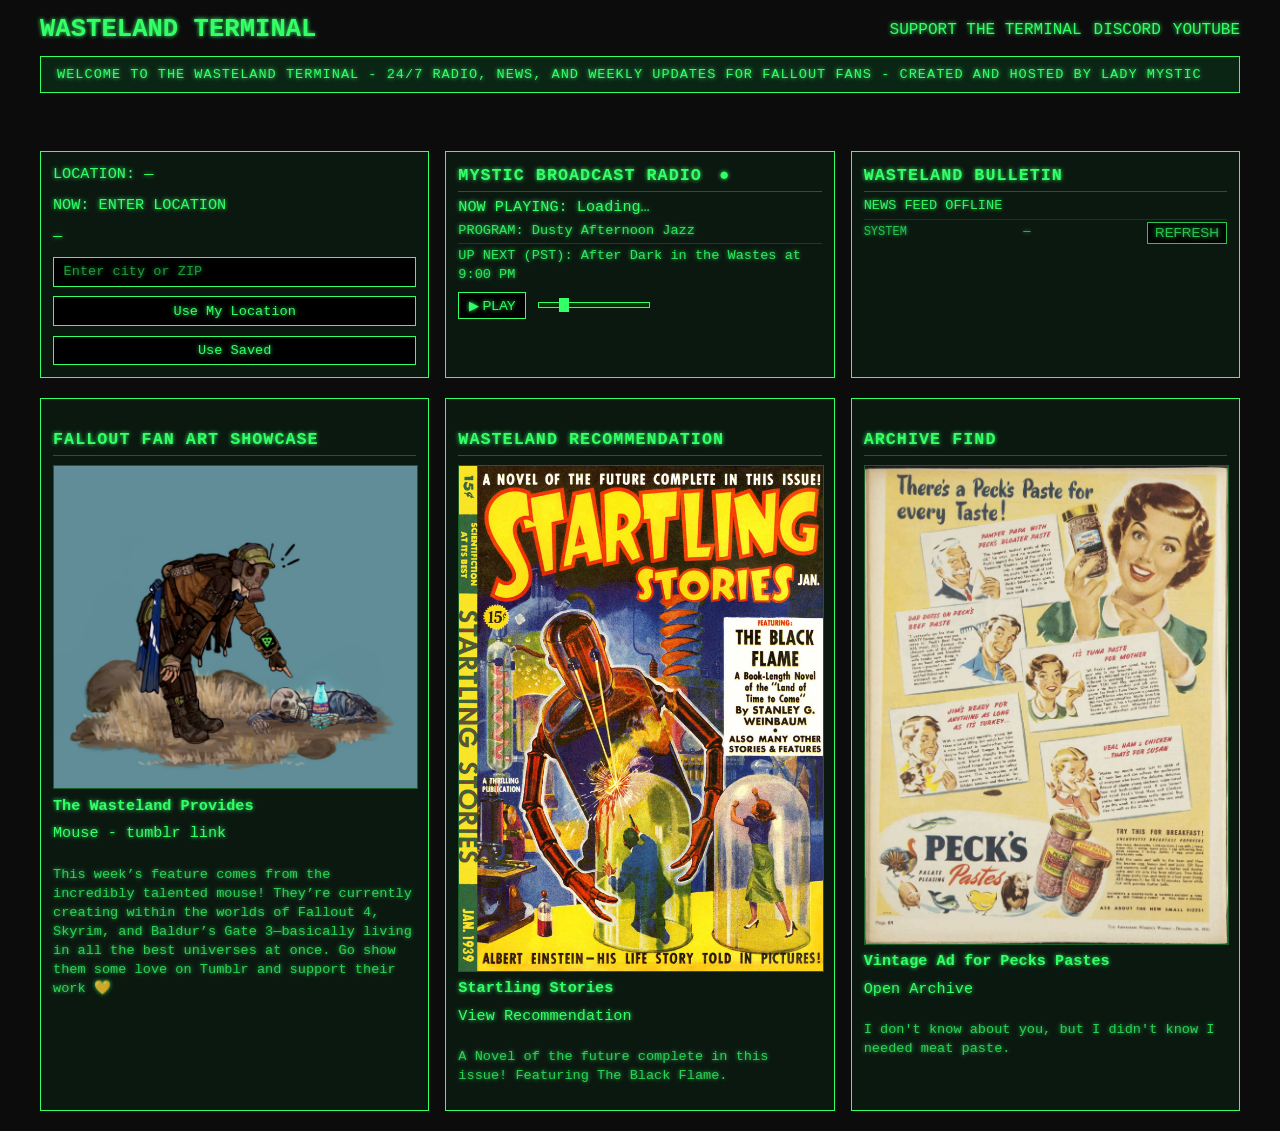
==== index.html @ 8a5cb49f "Update index.html" ====
<!DOCTYPE html>
<html lang="en">
<head>
  <meta charset="UTF-8">
  <meta name="viewport" content="width=device-width, initial-scale=1.0">
  <title>Wasteland Terminal</title>

  <link rel="stylesheet" href="css/theme.css">
  <link rel="stylesheet" href="css/layout.css">
  <link rel="stylesheet" href="css/grid.css">
</head>

<body>

  <header id="header">
  <div id="header-row">
    <h1>WASTELAND TERMINAL</h1>

    <nav id="top-links">
      <a href="https://www.patreon.com/c/wastelandterminal/membership" target="_blank">SUPPORT THE TERMINAL</a>
      <a href="https://discord.gg/Hngrkw7EZF" target="_blank">DISCORD</a>
      <a href="https://www.youtube.com/@TheMysticBroadcast" target="_blank">YOUTUBE</a>
    </nav>
  </div>

  <div id="announcement-bar"></div>
    <div id="supporter-ticker">
  <div id="supporter-ticker-inner"></div>
</div>

</header>


  <!-- Row 1: Live Systems -->
  <section id="live-systems" class="grid-3">
    <div id="weather" class="panel">
  <div id="wx-location">LOCATION: —</div>
  <div id="wx-now">NOW: —</div>
  <div id="wx-meta">—</div>

  <input id="wx-input" type="text" placeholder="Enter city or ZIP">
  <button id="wx-use-loc">Use My Location</button>
  <button id="wx-use-saved">Use Saved</button>
</div>

    <div id="radio" class="panel">
  <div id="radio-title">
    MYSTIC BROADCAST RADIO <span id="on-air">●</span>
  </div>

  <div id="radio-now">
    NOW PLAYING:
    <span class="cc_streaminfo" data-type="song" data-username="themysti">Loading…</span>
  </div>

  <div id="radio-block">
    PROGRAM:
    <span class="cc_streaminfo" data-type="trackplaylist" data-username="themysti"></span>
  </div>
      <div id="radio-upnext">
  UP NEXT (PST): <span id="radio-upnext-name">—</span> at <span id="radio-upnext-time">—</span>
</div>

  <!-- Custom radio controls -->
  <div id="radio-controls">
    <button id="radio-toggle">▶ PLAY</button>
    <input id="radio-volume" type="range" min="0" max="1" step="0.01" value="0.2">
  </div>

  <!-- Hidden native audio element -->
  <audio id="radio-player" preload="none">
    <source src="https://radio.shoutcheap.com/proxy/themysti/stream" type="audio/mpeg">
  </audio>
</div>



   <div id="news" class="panel">
  <div id="news-title">WASTELAND BULLETIN</div>

  <ul id="newsList"></ul>

  <div id="news-meta">
    <span id="newsSource">—</span>
    <span id="newsUpdated">—</span>
    <button id="newsRefresh">REFRESH</button>
  </div>
</div>
</section>   <!-- CLOSE live-systems -->
<section id="weekly-features" class="grid-3">


  <div id="fan-art" class="panel weekly-panel">
    <h3 class="panel-title">FALLOUT FAN ART SHOWCASE</h3>
    <img id="fanArtImage" class="weekly-image" />
    <div id="fanArtTitle" class="weekly-title"></div>
    <a id="fanArtLink" class="weekly-link" target="_blank" rel="noopener noreferrer"></a>
    <p id="fanArtCaption" class="weekly-caption"></p>
  </div>

  <div id="mystic-rec" class="panel weekly-panel">
    <h3 class="panel-title">WASTELAND RECOMMENDATION</h3>
    <img id="recImage" class="weekly-image" />
    <div id="recTitle" class="weekly-title"></div>
    <a id="recLink" class="weekly-link" target="_blank" rel="noopener noreferrer"></a>
    <p id="recCaption" class="weekly-caption"></p>
  </div>

  <div id="archive-find" class="panel weekly-panel">
    <h3 class="panel-title">ARCHIVE FIND</h3>
    <img id="archiveImage" class="weekly-image" />
    <div id="archiveTitle" class="weekly-title"></div>
    <a id="archiveLink" class="weekly-link" target="_blank" rel="noopener noreferrer"></a>
    <p id="archiveCaption" class="weekly-caption"></p>
  </div>

</section>





  <script src="js/utils.js" defer></script>
  <script src="js/main.js" defer></script>
  <script src="https://radio.shoutcheap.com/system/streaminfo.js"></script>
  <script src="/js/main.js" defer></script>



</body>
</html>
---- css/theme.css ----
/* ============================================================
   FALLOUT TERMINAL THEME — UNIFIED TYPOGRAPHY + VISUAL SYSTEM
   ============================================================ */

:root {
  --font-xs: 0.75rem;
  --font-sm: 0.85rem;
  --font-md: 0.95rem;
  --font-lg: 1.05rem;
  --font-xl: 1.2rem;

  --gap-tight: 0.2rem;
  --gap-normal: 0.4rem;
  --gap-loose: 0.6rem;

  --green: #33ff66;
  --glow: 0 0 4px #33ff66;
  --border: 1px solid #33ff66;
  --bg-panel: rgba(0, 255, 100, 0.05);
  --bg-accent: rgba(0, 255, 100, 0.1);
}

/* GLOBAL BASE ------------------------------------------------ */

body {
  background-color: #0c0c0c;
  color: var(--green);
  font-family: "Courier New", monospace;
  text-shadow: var(--glow);
  line-height: 1.4;
}

a {
  color: var(--green);
  text-decoration: none;
}
a:hover {
  text-decoration: underline;
}

/* UNIVERSAL PANEL SYSTEM ------------------------------------- */

.panel {
  background-color: var(--bg-panel);
  border: var(--border);
  padding: 0.75rem;
  display: flex;
  flex-direction: column;
  gap: var(--gap-normal);
  font-size: var(--font-md);
}

/* UNIVERSAL PANEL TITLES ------------------------------------- */

.panel-title,
#radio-title,
#news-title {
  font-size: var(--font-lg);
  font-weight: bold;
  letter-spacing: 1px;
  border-bottom: 1px solid rgba(51,255,102,0.3);
  padding-bottom: 0.2rem;
  margin-bottom: 0.2rem;
}

/* ANNOUNCEMENT BAR ------------------------------------------- */

#announcement-bar {
  background-color: var(--bg-accent);
  border: var(--border);
  padding: 0.5rem 1rem;
  margin-bottom: 1rem;
  font-size: var(--font-sm);
  text-transform: uppercase;
  letter-spacing: 1px;
}

/* WEATHER ----------------------------------------------------- */

#weather {
  display: flex;
  flex-direction: column;
  gap: var(--gap-loose);
}

#weather input,
#weather button {
  background-color: #000;
  border: var(--border);
  color: var(--green);
  padding: 0.4rem 0.6rem;
  font-family: "Courier New", monospace;
  font-size: var(--font-sm);
  text-shadow: var(--glow);
}

#weather input::placeholder {
  color: var(--green);
  opacity: 0.6;
}

#weather button {
  cursor: pointer;
}
#weather button:hover {
  background-color: rgba(0, 255, 100, 0.15);
}

/* RADIO ------------------------------------------------------- */

#radio {
  display: flex;
  flex-direction: column;
  gap: var(--gap-tight);
}

#radio-title {
  font-size: var(--font-lg);
}

#on-air {
  margin-left: 6px;
  animation: blink 1.2s infinite;
}

@keyframes blink {
  0%, 60% { opacity: 1; }
  61%, 100% { opacity: 0.2; }
}

#radio-now {
  font-size: var(--font-md);
  line-height: 1.25;
}

#radio-block,
#radio-upnext {
  font-size: var(--font-sm);
  opacity: 0.9;
}

#radio-upnext {
  border-top: 1px solid rgba(51,255,102,0.2);
  padding-top: 0.15rem;
}

#radio-controls {
  display: flex;
  align-items: center;
  gap: 0.6rem;
  margin-top: 0.3rem;
}

#radio-toggle {
  background: #000;
  border: var(--border);
  color: var(--green);
  padding: 0.3rem 0.6rem;
  cursor: pointer;
  text-shadow: var(--glow);
}
#radio-toggle:hover {
  background: rgba(0,255,100,0.15);
}

#radio-volume {
  -webkit-appearance: none;
  width: 110px;
  height: 4px;
  background: #003300;
  border: var(--border);
  cursor: pointer;
}
#radio-volume::-webkit-slider-thumb {
  -webkit-appearance: none;
  width: 10px;
  height: 14px;
  background: var(--green);
}

#radio-player {
  display: none;
}

/* NEWS -------------------------------------------------------- */

#news {
  display: flex;
  flex-direction: column;
  gap: var(--gap-tight);
}

#newsList {
  list-style: none;
  padding: 0;
  margin: 0;
  display: flex;
  flex-direction: column;
  gap: 0.1rem;
}

#newsList li {
  font-size: var(--font-sm);
  line-height: 1.25;
  white-space: normal;
  word-break: break-word;
  opacity: 0.95;
}

#news-meta {
  display: flex;
  justify-content: space-between;
  align-items: center;
  border-top: 1px solid rgba(51,255,102,0.2);
  padding-top: 0.15rem;
  font-size: var(--font-xs);
  opacity: 0.75;
}

#newsRefresh {
  background: #000;
  border: var(--border);
  color: var(--green);
  padding: 0.15rem 0.45rem;
  cursor: pointer;
  text-shadow: var(--glow);
}
#newsRefresh:hover {
  background: rgba(0,255,100,0.15);
}

/* WEEKLY FEATURES -------------------------------------------- */

.weekly-panel {
  display: flex;
  flex-direction: column;
  gap: var(--gap-normal);
}

.weekly-image {
  width: 100%;
  height: auto;
  border: 1px solid rgba(51,255,102,0.3);
}

.weekly-title {
  font-size: var(--font-md);
  font-weight: bold;
}

.weekly-caption {
  font-size: var(--font-sm);
  opacity: 0.8;
}

/* MOBILE -------------------------------------------- */

@media (max-width: 420px) {

  /* Pip-Boy compact mode */
  body {
    padding: 0.5rem;
  }

  #header-row {
    flex-direction: column;
    align-items: flex-start;
    gap: 0.25rem;
  }

  #top-links {
    flex-wrap: wrap;
    gap: 0.35rem;
  }

  .panel {
    padding: 0.5rem;
    font-size: 0.85rem;
    gap: 0.25rem;
  }

  .panel-title,
  #radio-title,
  #news-title {
    font-size: 0.95rem;
  }

  #announcement-bar {
    padding: 0.35rem 0.5rem;
    font-size: 0.75rem;
  }

  .weekly-image {
    border-radius: 2px;
  }
}

#SCROLLING TICKER
#supporter-ticker {
  overflow: hidden;
  white-space: nowrap;
  border-top: 1px solid var(--green);
  border-bottom: 1px solid var(--green);
  padding: 0.4rem 0;
  margin-bottom: 1rem;
}

#supporter-ticker-inner {
  display: inline-block;
  padding-left: 100%;
  animation: ticker-scroll 25s linear infinite;
  font-size: var(--font-sm);
  opacity: 0.9;
}

@keyframes ticker-scroll {
  from { transform: translateX(0); }
  to { transform: translateX(-100%); }
}
---- css/layout.css ----
/* Page container */
body {
  margin: 0.75rem auto;
  max-width: 1200px;
  padding: 0 1rem;
}

/* ============================
   HEADER LAYOUT (NEW STRUCTURE)
   ============================ */

/* Header wrapper */
#header {
  display: flex;
  flex-direction: column;
  gap: 0.5rem;              /* space between header-row and announcement bar */
  margin-bottom: 0.75rem;   /* space before live-systems */
}

/* Top row: title on left, buttons on right */
#header-row {
  display: flex;
  justify-content: space-between;
  align-items: center;
}

/* Title */
#header-row h1 {
  margin: 0;
  font-size: 1.6rem;        /* slightly larger for hierarchy */
}

/* Buttons row */
#top-links {
  display: flex;
  gap: 0.75rem;             /* spacing between SUPPORT / DISCORD / YOUTUBE */
}

/* Subnav (if used later) */
#subnav {
  display: flex;
  gap: 0.75rem;
}

/* ============================
   SECTION SPACING
   ============================ */

section {
  margin-bottom: 1.25rem;
}

#live-systems,
#weekly-features {
  margin-top: 0.75rem;
}

/* ============================
   MOBILE
   ============================ */

@media (max-width: 800px) {

  /* Header stacks cleanly */
  #header-row {
    flex-direction: column;
    align-items: flex-start;
    gap: 0.35rem;
  }

  /* Buttons wrap nicely */
  #top-links {
    flex-wrap: wrap;
    gap: 0.5rem;
  }

  /* Grid becomes single column with tighter spacing */
  .grid-3 {
    grid-template-columns: 1fr;
    gap: 0.75rem;
  }

  /* Reduce section spacing */
  section {
    margin-bottom: 1rem;
  }

  #live-systems,
  #weekly-features {
    margin-top: 0.5rem;
  }
}
---- css/grid.css ----
.grid-3 {
  display: grid;
  grid-template-columns: repeat(3, 1fr);
  gap: 1rem; /* was 1.5rem */
}

.panel {
  padding: 0.75rem;
  border: 1px solid #33ff66;
  min-height: unset; /* remove forced height */
}
#weekly-features .grid-3 {
  display: grid;
  grid-template-columns: repeat(3, 1fr);
  gap: 1rem;
}
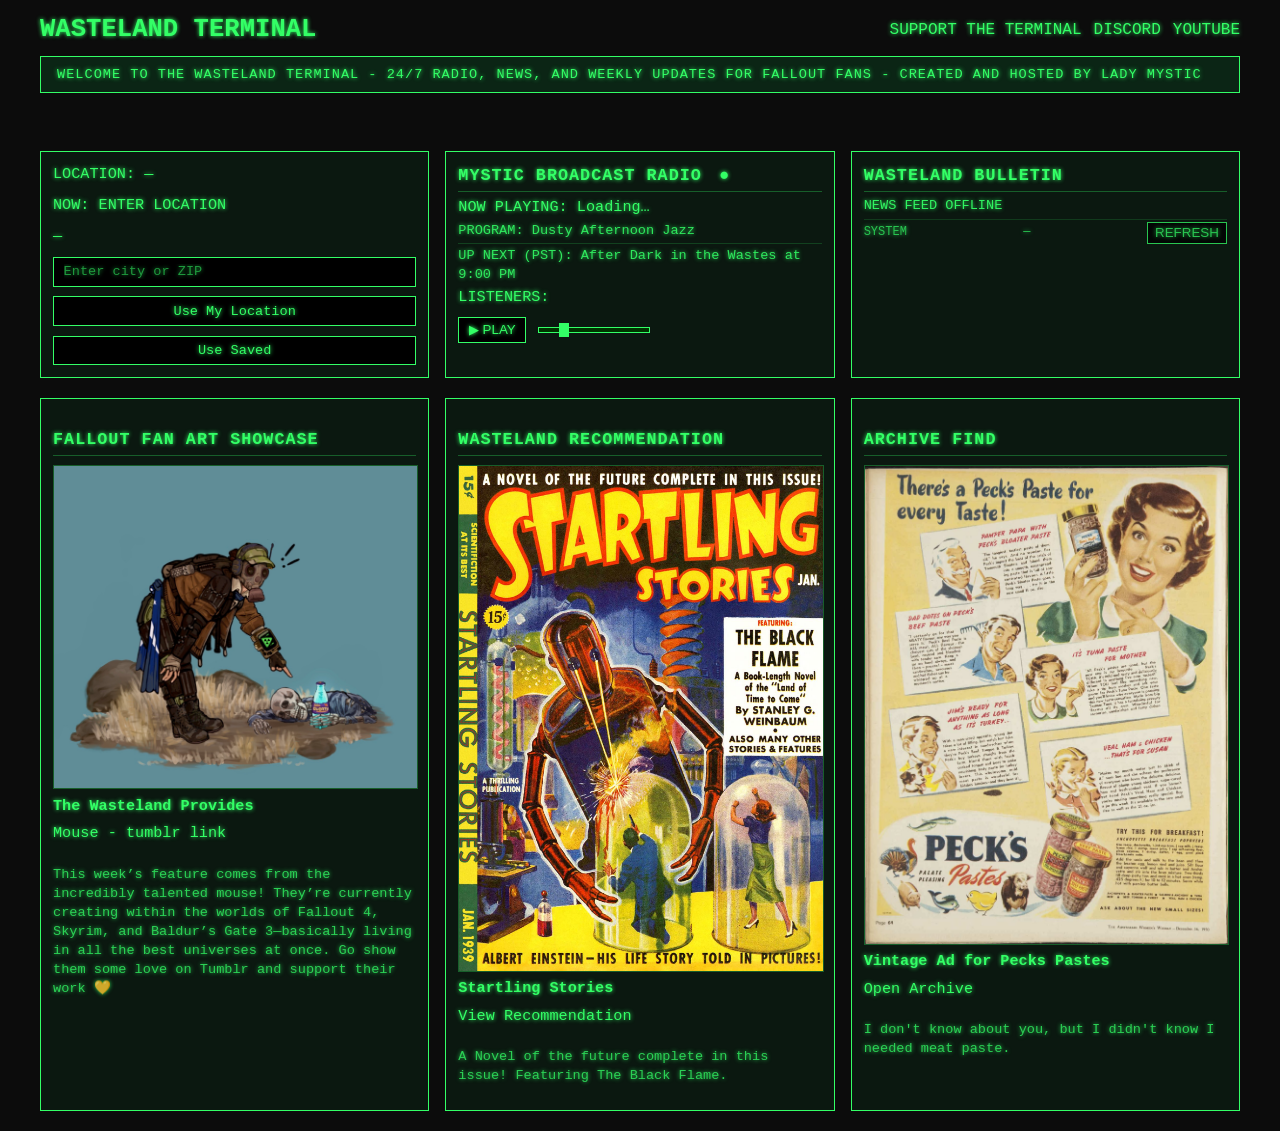
==== commit c241cf05: "Update index.html" ====
--- a/index.html
+++ b/index.html
@@ -57,21 +57,27 @@
     PROGRAM:
     <span class="cc_streaminfo" data-type="trackplaylist" data-username="themysti"></span>
   </div>
-      <div id="radio-upnext">
-  UP NEXT (PST): <span id="radio-upnext-name">—</span> at <span id="radio-upnext-time">—</span>
-</div>
 
-  <!-- Custom radio controls -->
+  <div id="radio-upnext">
+    UP NEXT (PST): <span id="radio-upnext-name">—</span> at <span id="radio-upnext-time">—</span>
+  </div>
+
+  <!-- NEW: Current listeners -->
+  <div id="radio-listeners">
+    LISTENERS:
+    <span class="cc_streaminfo" data-type="listeners" data-username="themysti"></span>
+  </div>
+
   <div id="radio-controls">
     <button id="radio-toggle">▶ PLAY</button>
     <input id="radio-volume" type="range" min="0" max="1" step="0.01" value="0.2">
   </div>
 
-  <!-- Hidden native audio element -->
   <audio id="radio-player" preload="none">
     <source src="https://radio.shoutcheap.com/proxy/themysti/stream" type="audio/mpeg">
   </audio>
 </div>
+
 
 
 
@@ -123,7 +129,7 @@
   <script src="js/utils.js" defer></script>
   <script src="js/main.js" defer></script>
   <script src="https://radio.shoutcheap.com/system/streaminfo.js"></script>
-  <script src="/js/main.js" defer></script>
+
 
 
 
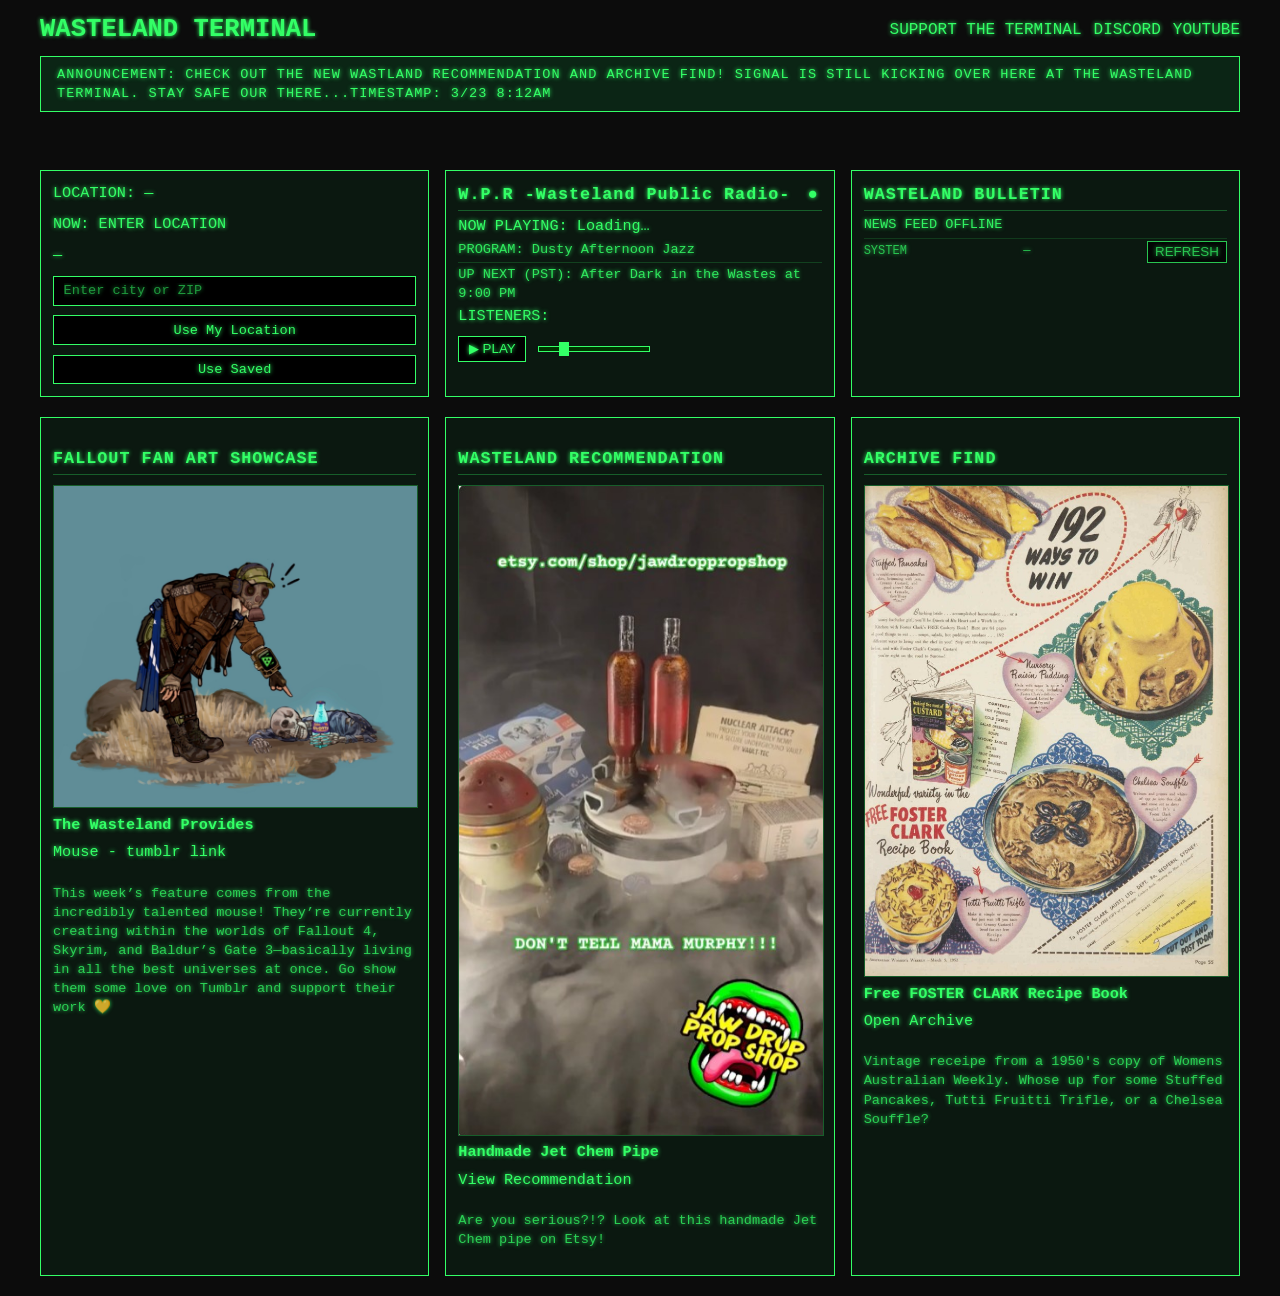
==== commit ad2cf179: "Update index.html" ====
--- a/index.html
+++ b/index.html
@@ -45,7 +45,7 @@
 
     <div id="radio" class="panel">
   <div id="radio-title">
-    MYSTIC BROADCAST RADIO <span id="on-air">●</span>
+    W.P.R -Wasteland Public Radio- <span id="on-air">●</span>
   </div>
 
   <div id="radio-now">
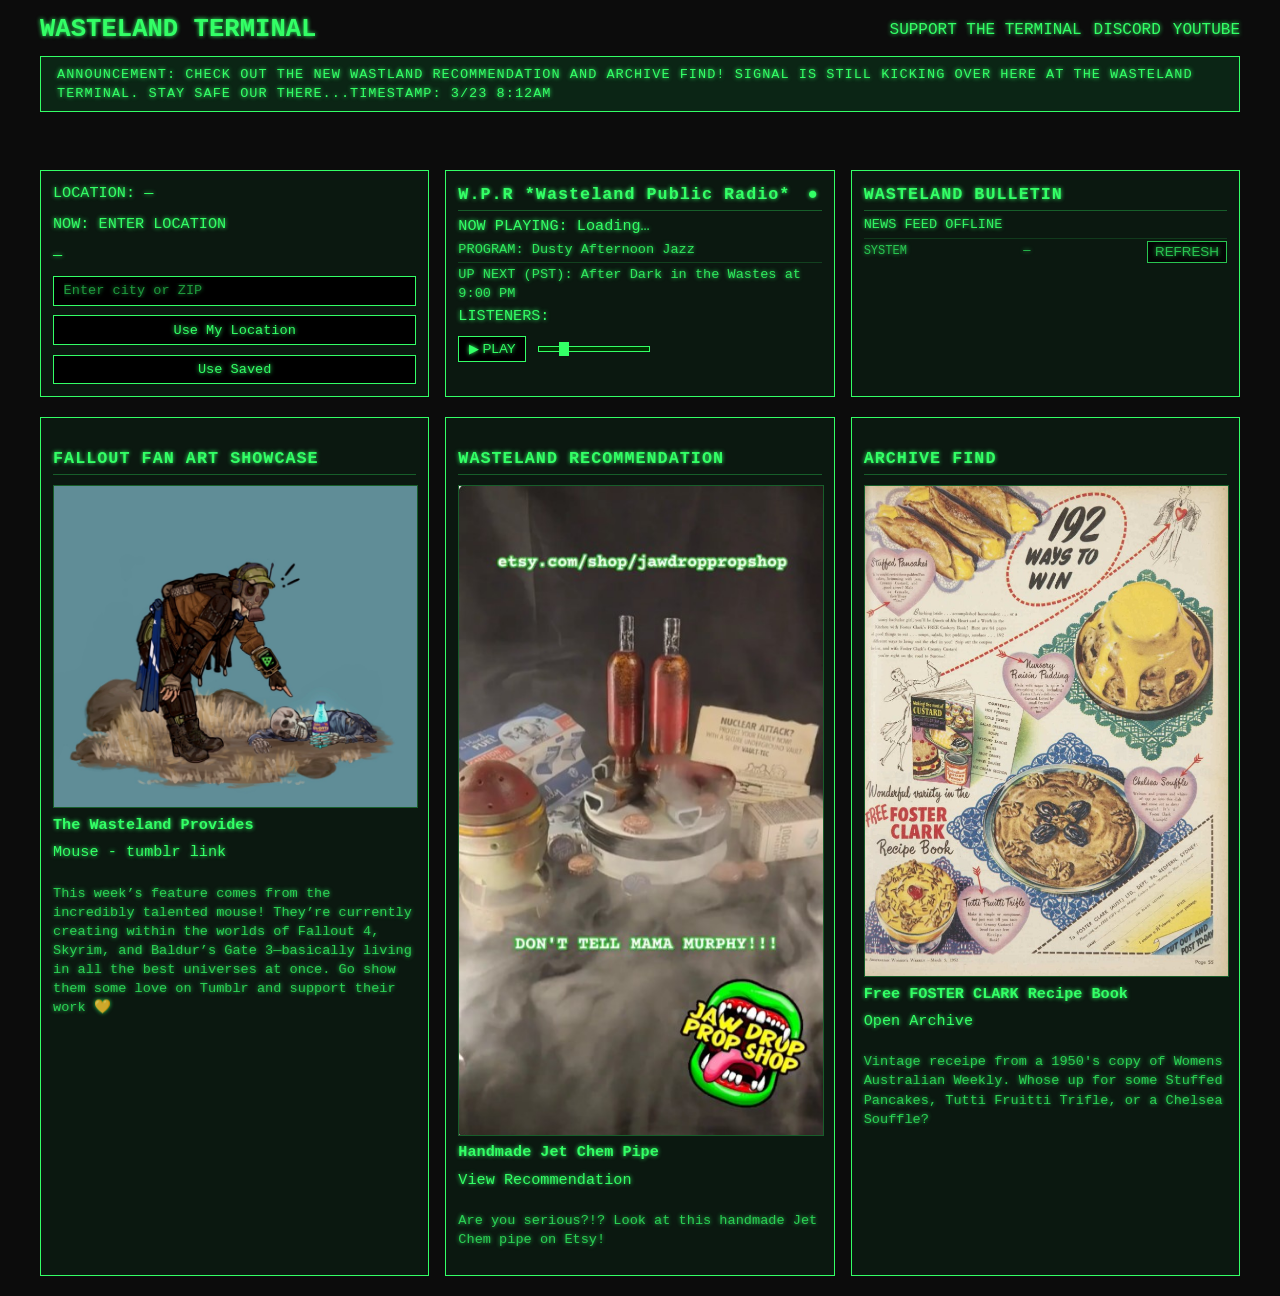
==== commit 762e60c3: "Update index.html" ====
--- a/index.html
+++ b/index.html
@@ -45,7 +45,7 @@
 
     <div id="radio" class="panel">
   <div id="radio-title">
-    W.P.R -Wasteland Public Radio- <span id="on-air">●</span>
+    W.P.R *Wasteland Public Radio* <span id="on-air">●</span>
   </div>
 
   <div id="radio-now">
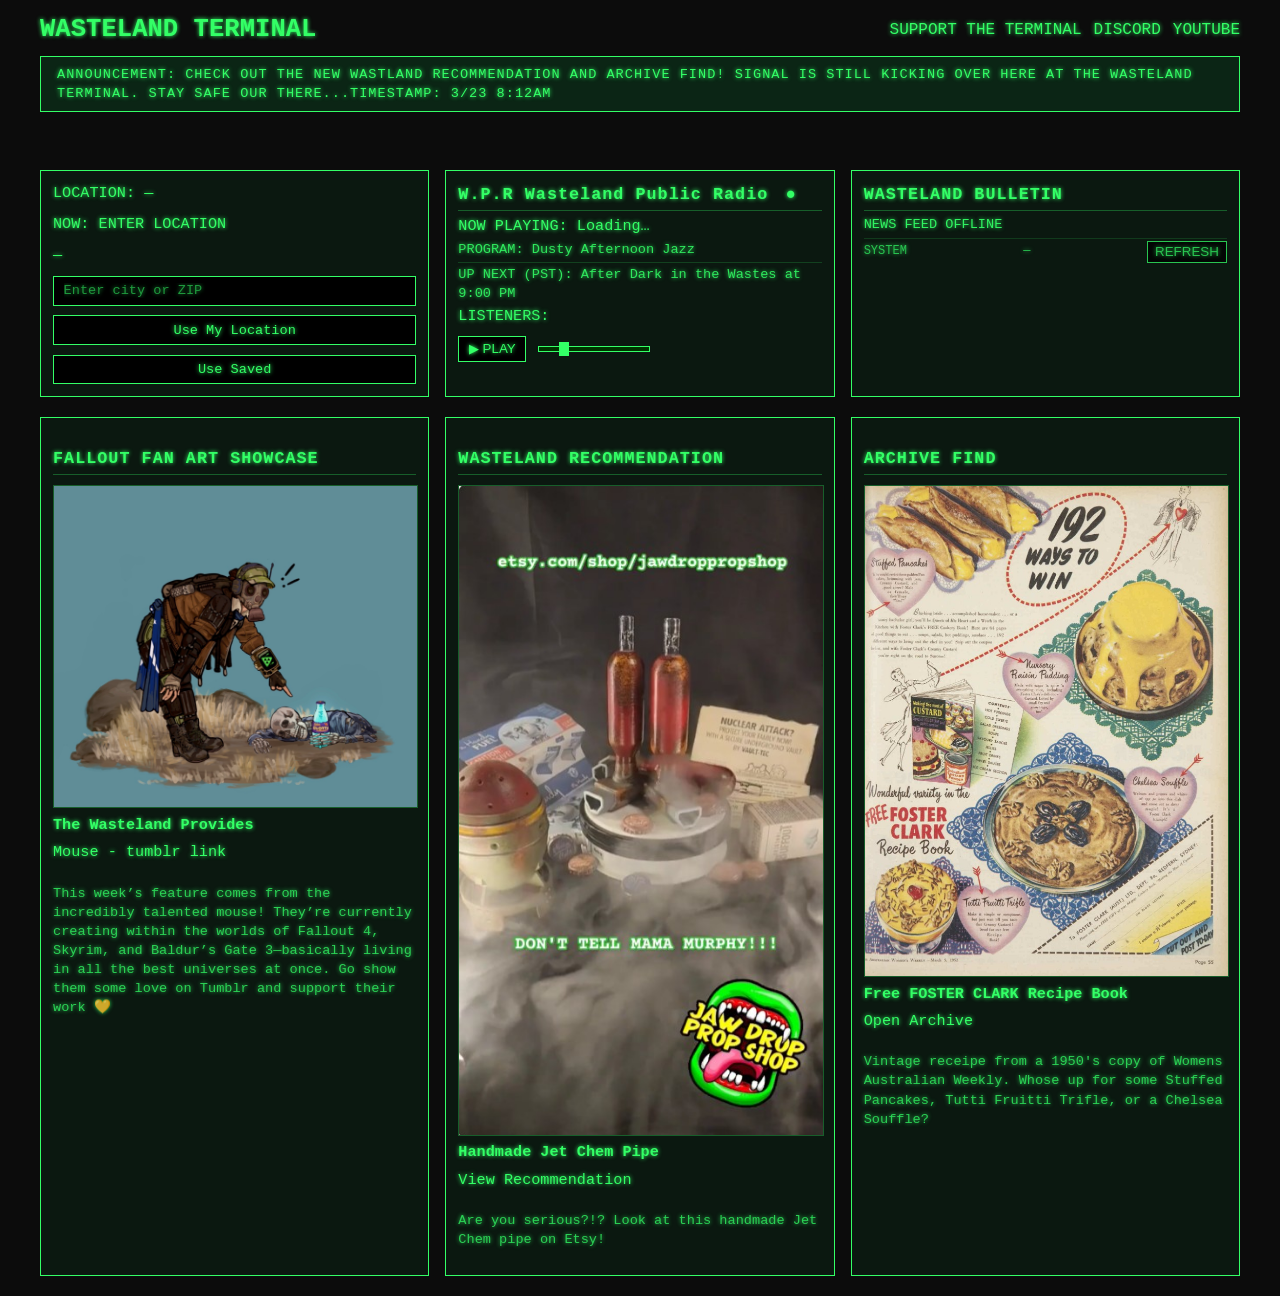
==== commit 77216b52: "Update index.html" ====
--- a/index.html
+++ b/index.html
@@ -45,7 +45,7 @@
 
     <div id="radio" class="panel">
   <div id="radio-title">
-    W.P.R *Wasteland Public Radio* <span id="on-air">●</span>
+    W.P.R Wasteland Public Radio <span id="on-air">●</span>
   </div>
 
   <div id="radio-now">
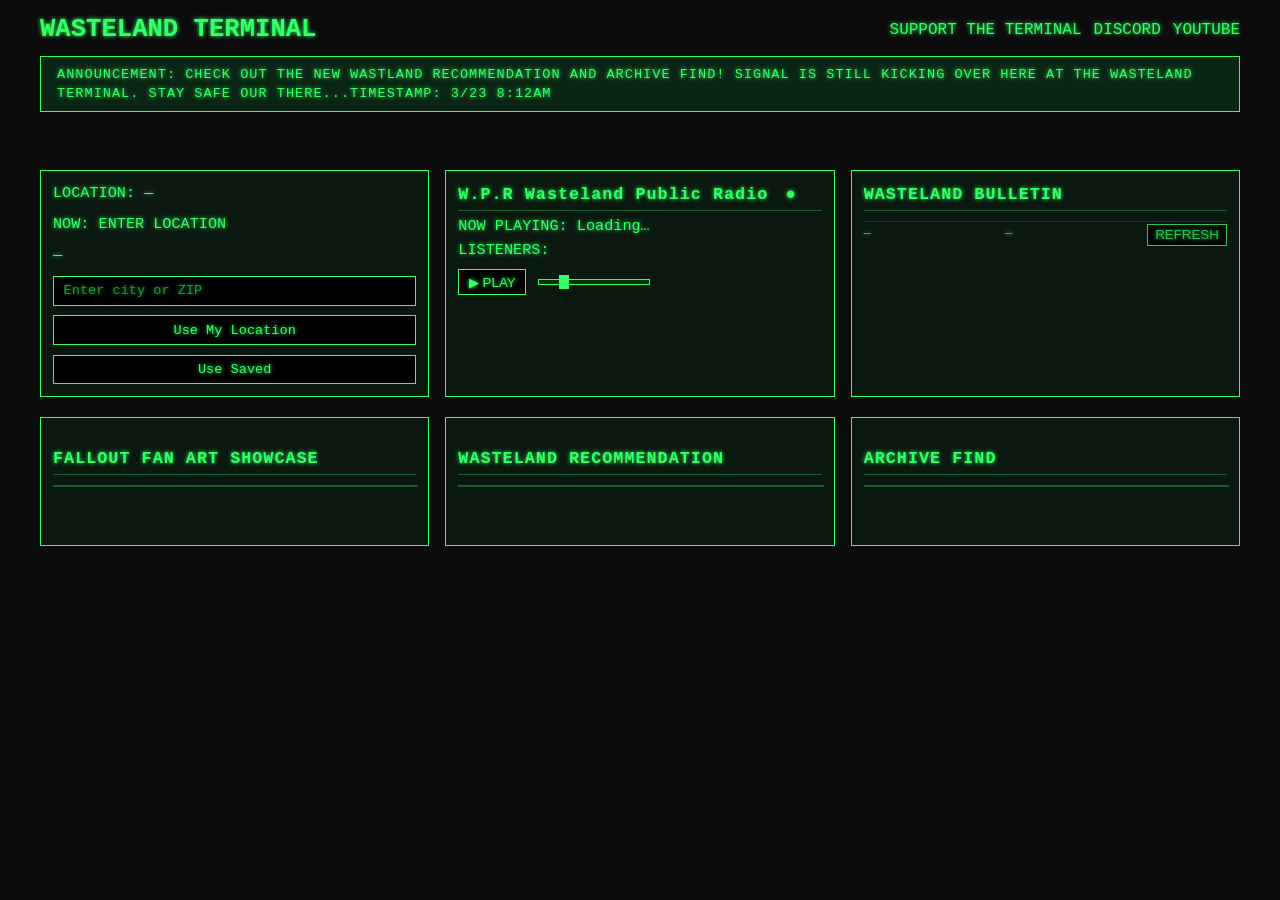
==== commit b6347c49: "Update index.html" ====
--- a/index.html
+++ b/index.html
@@ -53,15 +53,7 @@
     <span class="cc_streaminfo" data-type="song" data-username="themysti">Loading…</span>
   </div>
 
-  <div id="radio-block">
-    PROGRAM:
-    <span class="cc_streaminfo" data-type="trackplaylist" data-username="themysti"></span>
-  </div>
-
-  <div id="radio-upnext">
-    UP NEXT (PST): <span id="radio-upnext-name">—</span> at <span id="radio-upnext-time">—</span>
-  </div>
-
+ 
   <!-- NEW: Current listeners -->
   <div id="radio-listeners">
     LISTENERS:
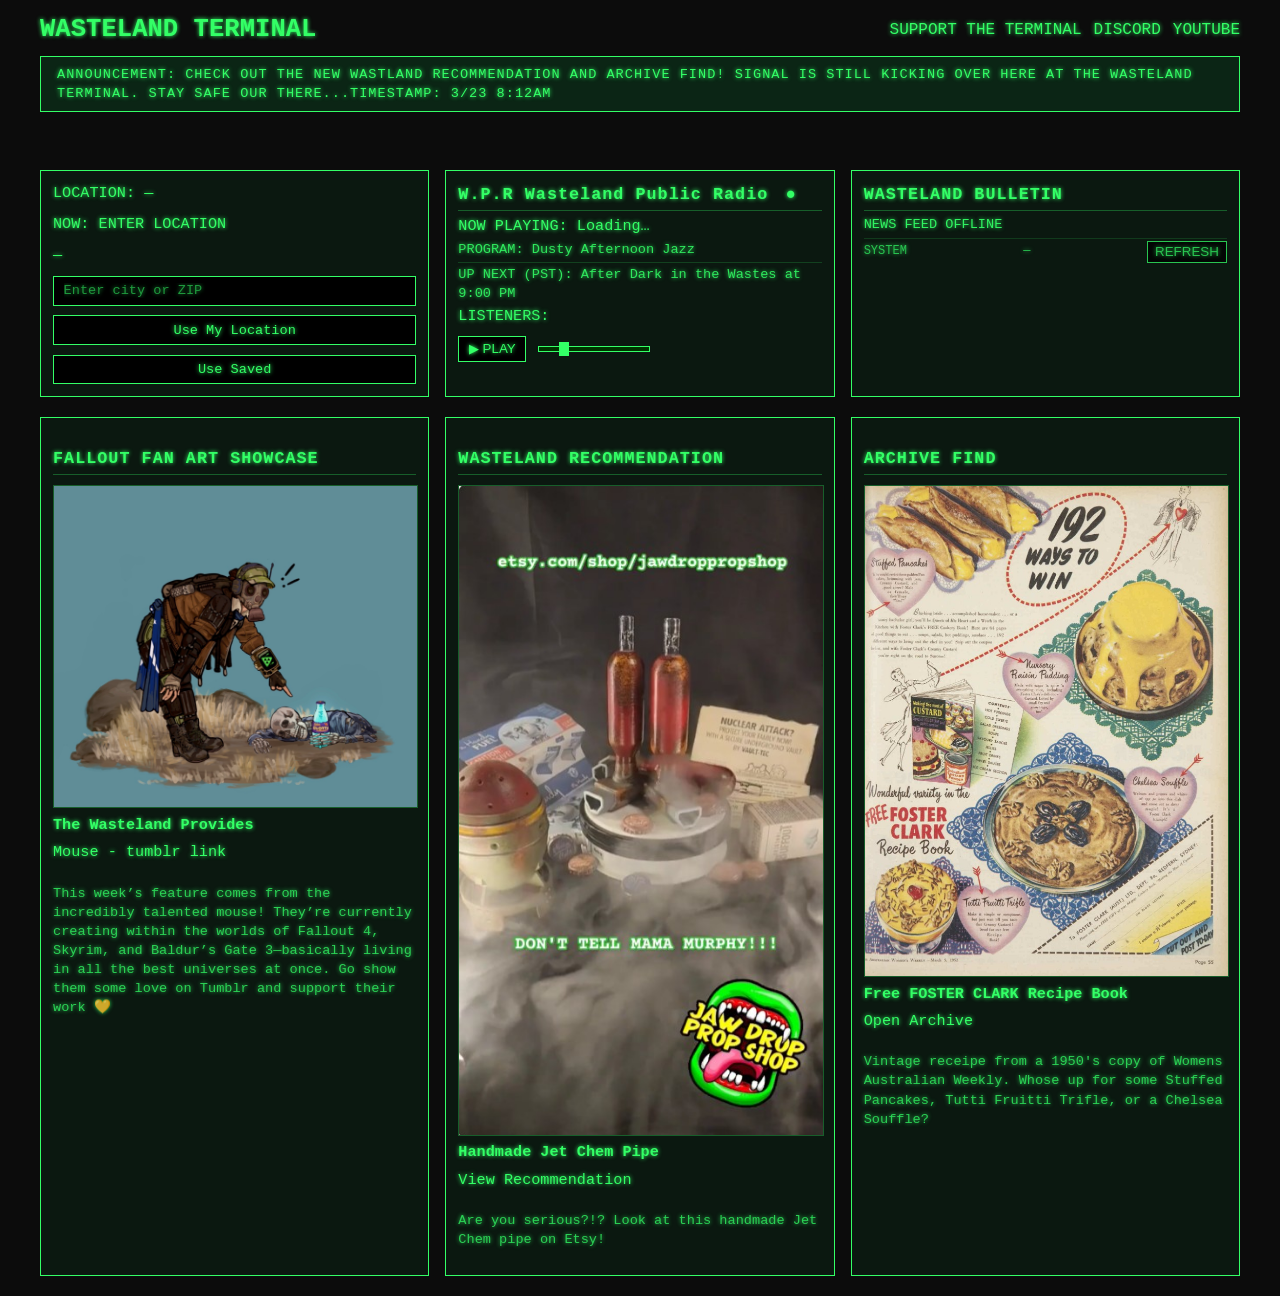
==== commit e74daa82: "Update index.html" ====
--- a/index.html
+++ b/index.html
@@ -53,6 +53,14 @@
     <span class="cc_streaminfo" data-type="song" data-username="themysti">Loading…</span>
   </div>
 
+  <div id="radio-block">
+    PROGRAM:
+    <span class="cc_streaminfo" data-type="trackplaylist" data-username="themysti"></span>
+  </div>
+
+  <div id="radio-upnext">
+    UP NEXT (PST): <span id="radio-upnext-name">—</span> at <span id="radio-upnext-time">—</span>
+  </div>
  
   <!-- NEW: Current listeners -->
   <div id="radio-listeners">
